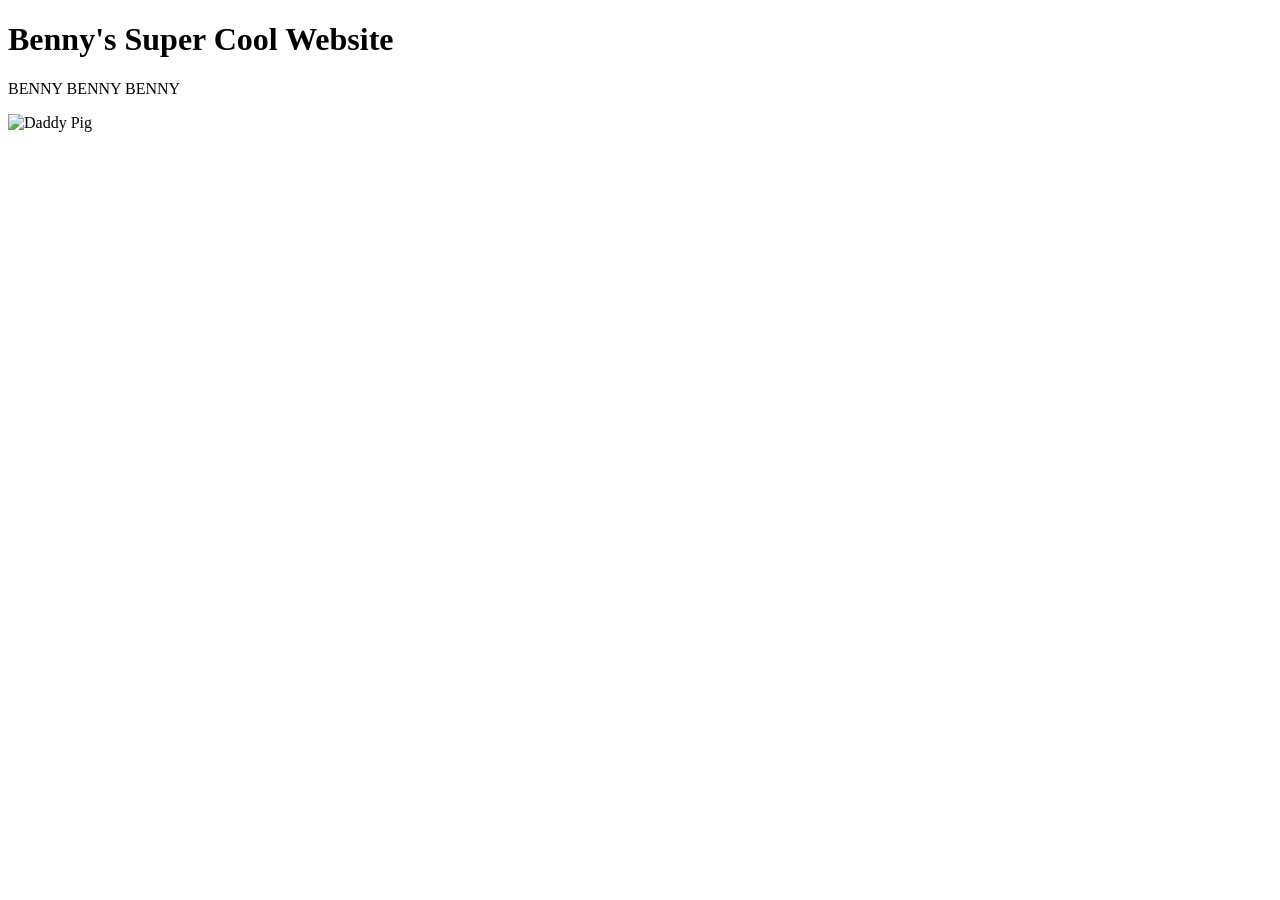
==== index.html @ 98d3e478 "Add files via upload" ====
<!doctype html>
<html lang="en">
  <head>
    <meta charset="UTF-8" />
    <title>Benny's Website</title>
  </head>
  <body>
    <h1>Benny's Super Cool Website</h1>
    <p>BENNY BENNY BENNY</p>
    <img src="daddypig.jpg" width="600" height="400" alt="Daddy Pig" />
  </body>
</html>
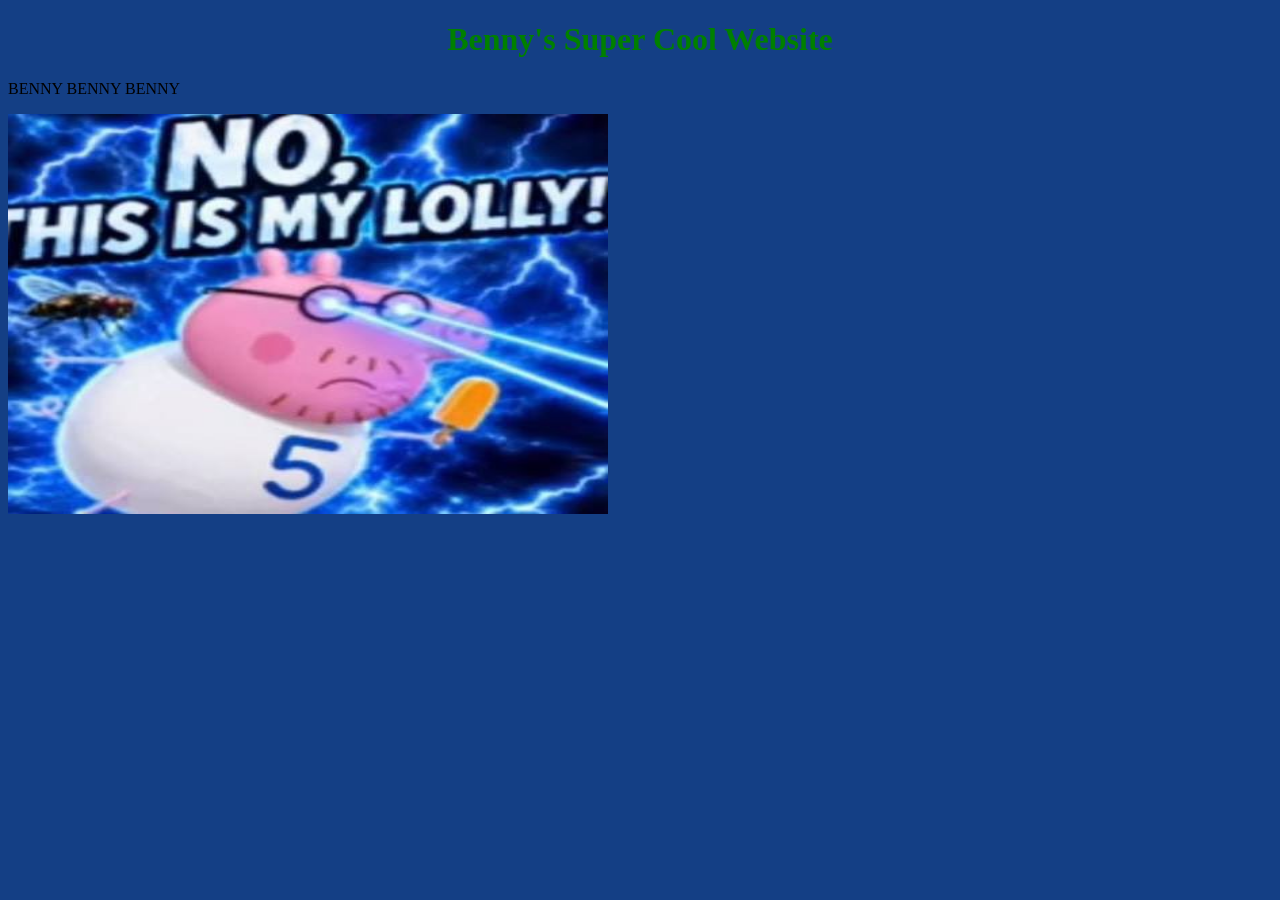
==== commit ca029607: "Add files via upload" ====
--- a/index.html
+++ b/index.html
@@ -4,6 +4,16 @@
     <meta charset="UTF-8" />
     <title>Benny's Website</title>
   </head>
+  <style>
+    body {
+      background-color: #143f85;
+      font-family: Plus-Jakarta-Sans;
+    }
+    h1 {
+      color: green;
+      text-align: center;
+    }
+  </style>
   <body>
     <h1>Benny's Super Cool Website</h1>
     <p>BENNY BENNY BENNY</p>
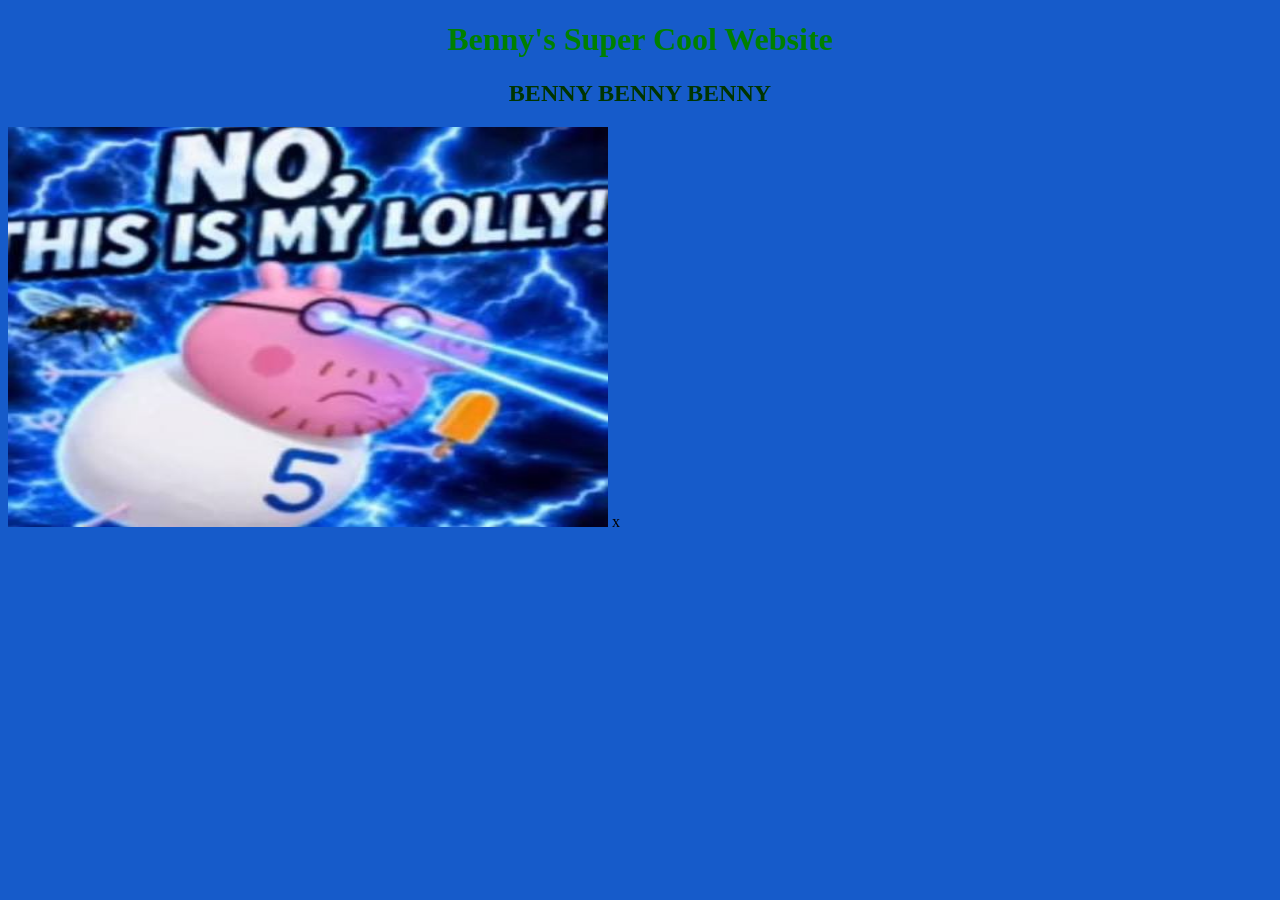
==== commit b50d762e: "Add files via upload" ====
--- a/index.html
+++ b/index.html
@@ -1,22 +1,26 @@
-<!doctype html>
-<html lang="en">
-  <head>
-    <meta charset="UTF-8" />
-    <title>Benny's Website</title>
-  </head>
-  <style>
-    body {
-      background-color: #143f85;
-      font-family: Plus-Jakarta-Sans;
-    }
-    h1 {
-      color: green;
-      text-align: center;
-    }
-  </style>
-  <body>
-    <h1>Benny's Super Cool Website</h1>
-    <p>BENNY BENNY BENNY</p>
-    <img src="daddypig.jpg" width="600" height="400" alt="Daddy Pig" />
-  </body>
-</html>
+<!doctype html>
+<html lang="en">
+  <head>
+    <meta charset="UTF-8" />
+    <title>Benny's Website</title>
+  </head>
+  <style>
+    body {
+      background-color: #165bca;
+      font-family: Plus-Jakarta-Sans;
+    }
+    h1 {
+      color: green;
+      text-align: center;
+    }
+    h2 {
+        color: rgb(0, 53, 0);
+        text-align: center;
+    }
+  </style>
+  <body>
+    <h1>Benny's Super Cool Website</h1>
+    <h2>BENNY BENNY BENNY</h2>
+    <img src="daddypig.jpg" width="600" height="400" alt="Daddy Pig" />
+  </body>
+</html>x
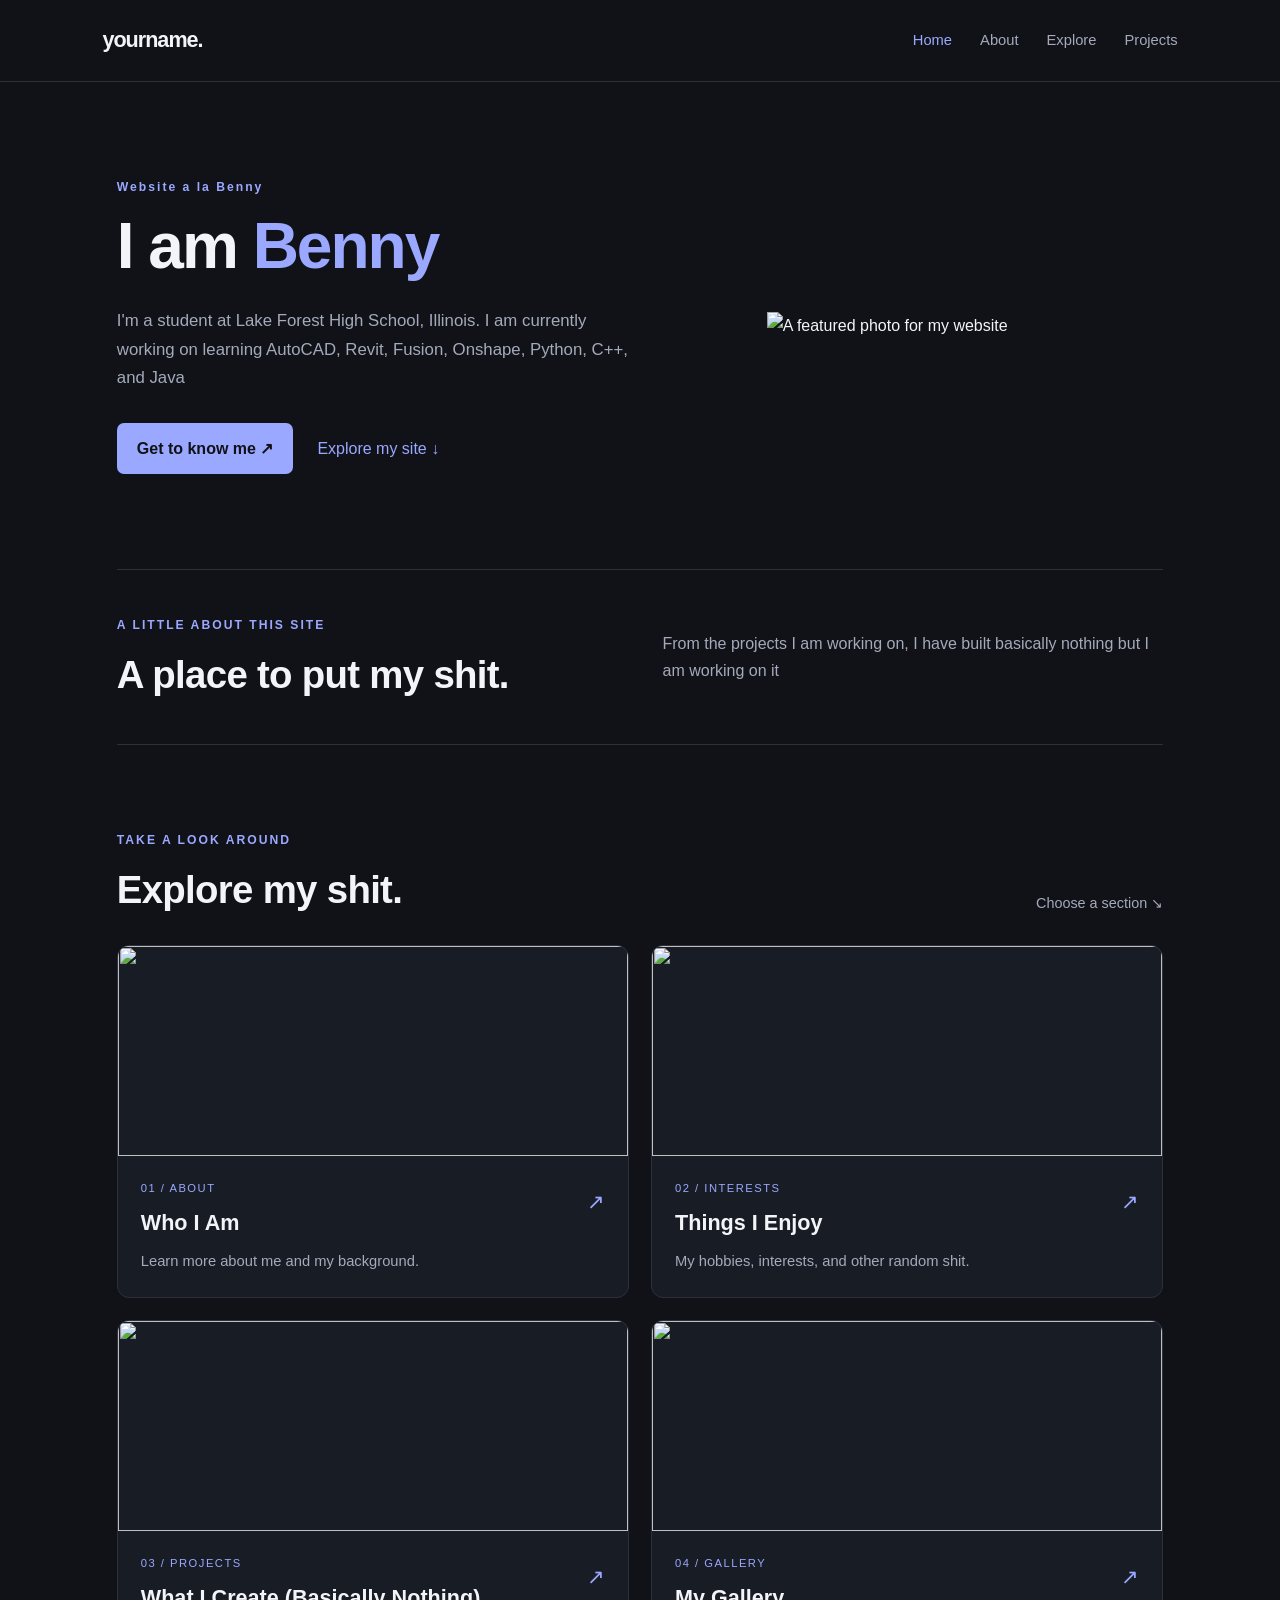
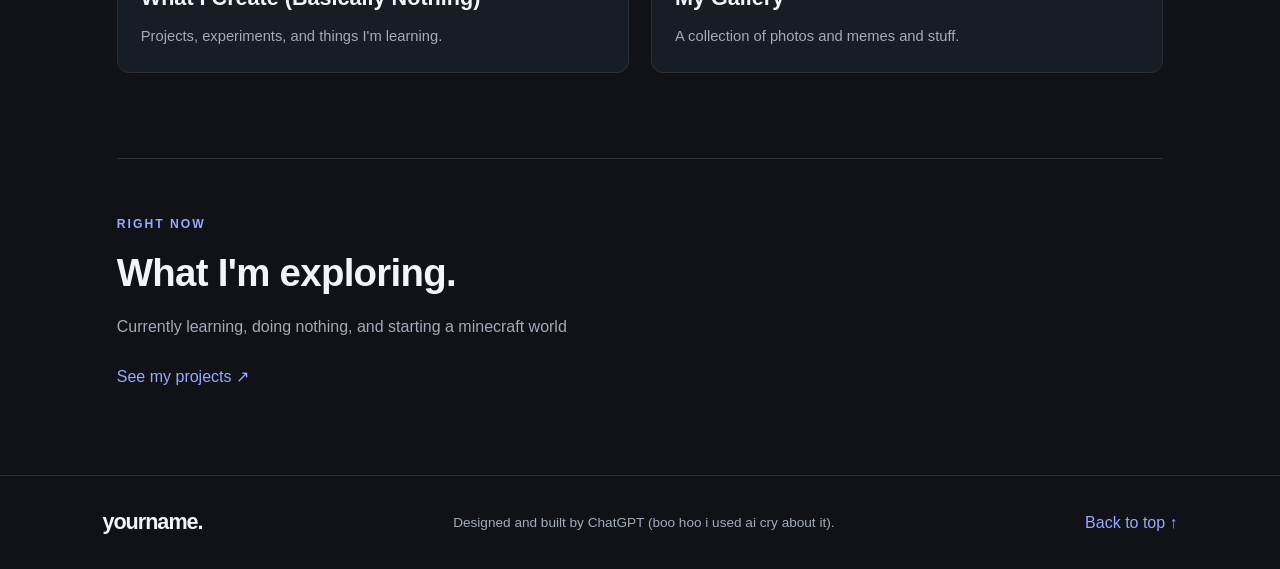
==== commit 947a91b5: "ai cause im lazy boo hoo" ====
--- a/index.html
+++ b/index.html
@@ -1,26 +1,139 @@
-<!doctype html>
-<html lang="en">
-  <head>
-    <meta charset="UTF-8" />
-    <title>Benny's Website</title>
-  </head>
-  <style>
-    body {
-      background-color: #165bca;
-      font-family: Plus-Jakarta-Sans;
-    }
-    h1 {
-      color: green;
-      text-align: center;
-    }
-    h2 {
-        color: rgb(0, 53, 0);
-        text-align: center;
-    }
-  </style>
-  <body>
-    <h1>Benny's Super Cool Website</h1>
-    <h2>BENNY BENNY BENNY</h2>
-    <img src="daddypig.jpg" width="600" height="400" alt="Daddy Pig" />
-  </body>
-</html>x+<!doctype html>
+<html lang="en">
+  <head>
+    <meta charset="UTF-8" />
+    <meta name="viewport" content="width=device-width, initial-scale=1.0" />
+
+    <title>Home | My Website</title>
+    <meta name="description" content="Welcome to my personal website." />
+
+    <link rel="stylesheet" href="style.css" />
+  </head>
+
+  <body>
+    <!-- TOP NAVIGATION -->
+    <header class="navbar">
+      <a class="logo" href="index.html">yourname.</a>
+
+      <nav>
+        <a href="index.html" class="active">Home</a>
+        <a href="about.html">About</a>
+        <a href="#explore">Explore</a>
+        <a href="projects.html">Projects</a>
+      </nav>
+    </header>
+
+    <main>
+      <!-- INTRODUCTION -->
+      <section class="hero" id="home">
+        <div class="hero-text">
+          <p class="eyebrow">Website a la Benny</p>
+
+          <h1>I am <span>Benny</span></h1>
+
+          <p class="intro">
+            I'm a student at Lake Forest High School, Illinois. I am currently
+            working on learning AutoCAD, Revit, Fusion, Onshape, Python, C++,
+            and Java
+          </p>
+
+          <div class="hero-buttons">
+            <a href="about.html" class="button"> Get to know me ↗ </a>
+
+            <a href="#explore" class="text-link"> Explore my site ↓ </a>
+          </div>
+        </div>
+
+        <!-- Replace this image with your own -->
+        <div class="daddy-pig">
+          <img
+            src="images/daddypig.jpg"
+            alt="A featured photo for my website"
+          />
+        </div>
+      </section>
+
+      <!-- QUICK INTRODUCTION -->
+      <section class="quick-info" id="intro">
+        <div>
+          <p class="eyebrow">A LITTLE ABOUT THIS SITE</p>
+          <h2>A place to put my shit.</h2>
+        </div>
+
+        <p>
+          From the projects I am working on, I have built basically nothing but
+          I am working on it
+        </p>
+      </section>
+
+      <!-- CLICKABLE CARDS -->
+      <section class="explore" id="explore">
+        <div class="section-heading">
+          <div>
+            <p class="eyebrow">TAKE A LOOK AROUND</p>
+            <h2>Explore my shit.</h2>
+          </div>
+
+          <p>Choose a section ↘</p>
+        </div>
+
+        <div class="card-grid">
+          <a href="about.html" class="card">
+            <img src="images/about.jpg" alt="" />
+            <div class="card-content">
+              <p class="card-number">01 / ABOUT</p>
+              <h3>Who I Am</h3>
+              <p>Learn more about me and my background.</p>
+              <span class="card-arrow">↗</span>
+            </div>
+          </a>
+
+          <a href="interests.html" class="card">
+            <img src="images/interests.jpg" alt="" />
+            <div class="card-content">
+              <p class="card-number">02 / INTERESTS</p>
+              <h3>Things I Enjoy</h3>
+              <p>My hobbies, interests, and other random shit.</p>
+              <span class="card-arrow">↗</span>
+            </div>
+          </a>
+
+          <a href="projects.html" class="card">
+            <img src="images/projects.jpg" alt="" />
+            <div class="card-content">
+              <p class="card-number">03 / PROJECTS</p>
+              <h3>What I Create (Basically Nothing)</h3>
+              <p>Projects, experiments, and things I'm learning.</p>
+              <span class="card-arrow">↗</span>
+            </div>
+          </a>
+
+          <a href="gallery.html" class="card">
+            <img src="images/gallery.jpg" alt="" />
+            <div class="card-content">
+              <p class="card-number">04 / GALLERY</p>
+              <h3>My Gallery</h3>
+              <p>A collection of photos and memes and stuff.</p>
+              <span class="card-arrow">↗</span>
+            </div>
+          </a>
+        </div>
+      </section>
+
+      <!-- A SECTION THAT STAYS ON THE HOMEPAGE -->
+      <section class="currently" id="currently">
+        <p class="eyebrow">RIGHT NOW</p>
+        <h2>What I'm exploring.</h2>
+        <p>Currently learning, doing nothing, and starting a minecraft world</p>
+        <a href="projects.html" class="text-link"> See my projects ↗ </a>
+      </section>
+    </main>
+
+    <!-- FOOTER -->
+    <footer>
+      <a class="logo" href="index.html">yourname.</a>
+      <p>Designed and built by ChatGPT (boo hoo i used ai cry about it).</p>
+      <a href="#home" class="text-link">Back to top ↑</a>
+    </footer>
+  </body>
+</html>
--- a/style.css
+++ b/style.css
@@ -0,0 +1,330 @@
+/* 1. GLOBAL SETTINGS */
+
+:root {
+  --background: #101218;
+  --surface: #181c25;
+  --text: #f2f4f8;
+  --muted: #a3aaba;
+  --accent: #9aa8ff;
+  --border: #2b303c;
+}
+
+* {
+  box-sizing: border-box;
+  margin: 0;
+  padding: 0;
+}
+
+html {
+  scroll-behavior: smooth;
+  scroll-padding-top: 90px;
+}
+
+body {
+  background: var(--background);
+  color: var(--text);
+  font-family: Arial, Helvetica, sans-serif;
+  line-height: 1.7;
+}
+
+a {
+  color: inherit;
+  text-decoration: none;
+}
+
+img {
+  display: block;
+  max-width: 100%;
+}
+
+/* 2. NAVIGATION */
+
+.navbar {
+  display: flex;
+  justify-content: space-between;
+  align-items: center;
+  padding: 22px 8%;
+  border-bottom: 1px solid var(--border);
+}
+
+.logo {
+  font-size: 1.35rem;
+  font-weight: bold;
+  letter-spacing: -1px;
+}
+
+.navbar nav {
+  display: flex;
+  gap: 28px;
+}
+
+.navbar nav a {
+  color: var(--muted);
+  font-size: 0.92rem;
+  transition: color 0.2s;
+}
+
+.navbar nav a:hover,
+.navbar nav a.active {
+  color: var(--accent);
+}
+
+/* 3. HOMEPAGE INTRODUCTION */
+
+main {
+  max-width: 1200px;
+  margin: 0 auto;
+  padding: 0 6%;
+}
+
+.hero {
+  display: grid;
+  grid-template-columns: 1.2fr 0.8fr;
+  align-items: center;
+  gap: 55px;
+  padding: 95px 0;
+}
+
+.eyebrow {
+  color: var(--accent);
+  font-size: 0.76rem;
+  font-weight: bold;
+  letter-spacing: 2px;
+  margin-bottom: 14px;
+}
+
+h1 {
+  font-size: clamp(2.5rem, 5vw, 4.4rem);
+  line-height: 1.12;
+  letter-spacing: -2px;
+  margin-bottom: 24px;
+}
+
+h1 span {
+  color: var(--accent);
+}
+
+.intro {
+  max-width: 520px;
+  color: var(--muted);
+  font-size: 1.05rem;
+}
+
+.hero-buttons {
+  display: flex;
+  align-items: center;
+  flex-wrap: wrap;
+  gap: 24px;
+  margin-top: 30px;
+}
+
+.button {
+  display: inline-block;
+  background: var(--accent);
+  color: #101218;
+  padding: 12px 20px;
+  border-radius: 7px;
+  font-weight: bold;
+  transition: transform 0.2s;
+}
+
+.button:hover {
+  transform: translateY(-3px);
+}
+
+.text-link {
+  color: var(--accent);
+}
+
+.hero-image img {
+  width: 100%;
+  height: 350px;
+  object-fit: cover;
+  border-radius: 14px;
+  border: 1px solid var(--border);
+}
+
+/* 4. QUICK INTRODUCTION */
+
+.quick-info {
+  display: grid;
+  grid-template-columns: 1fr 1fr;
+  gap: 45px;
+  padding: 45px 0;
+  border-top: 1px solid var(--border);
+  border-bottom: 1px solid var(--border);
+}
+
+h2 {
+  font-size: clamp(1.7rem, 3vw, 2.4rem);
+  line-height: 1.3;
+  letter-spacing: -0.7px;
+}
+
+.quick-info > p {
+  color: var(--muted);
+  align-self: center;
+}
+
+/* 5. CLICKABLE CARDS */
+
+.explore {
+  padding: 85px 0;
+}
+
+.section-heading {
+  display: flex;
+  justify-content: space-between;
+  align-items: end;
+  gap: 20px;
+  margin-bottom: 30px;
+}
+
+.section-heading > p {
+  color: var(--muted);
+  font-size: 0.9rem;
+}
+
+.card-grid {
+  display: grid;
+  grid-template-columns: repeat(2, minmax(0, 1fr));
+  gap: 22px;
+}
+
+.card {
+  position: relative;
+  overflow: hidden;
+  background: var(--surface);
+  border: 1px solid var(--border);
+  border-radius: 12px;
+  transition:
+    transform 0.25s,
+    border-color 0.25s;
+}
+
+.card:hover {
+  transform: translateY(-5px);
+  border-color: var(--accent);
+}
+
+.card img {
+  width: 100%;
+  height: 210px;
+  object-fit: cover;
+  transition: transform 0.35s;
+}
+
+.card:hover img {
+  transform: scale(1.03);
+}
+
+.card-content {
+  position: relative;
+  padding: 23px;
+}
+
+.card-number {
+  color: var(--accent);
+  font-size: 0.7rem;
+  letter-spacing: 1.5px;
+}
+
+.card h3 {
+  font-size: 1.35rem;
+  margin: 7px 0;
+}
+
+.card-content > p:not(.card-number) {
+  color: var(--muted);
+  font-size: 0.92rem;
+}
+
+.card-arrow {
+  position: absolute;
+  right: 23px;
+  top: 28px;
+  color: var(--accent);
+  font-size: 1.3rem;
+}
+
+/* 6. CURRENTLY EXPLORING */
+
+.currently {
+  padding: 55px 0 85px;
+  border-top: 1px solid var(--border);
+}
+
+.currently > p:not(.eyebrow) {
+  color: var(--muted);
+  max-width: 500px;
+  margin: 15px 0;
+}
+
+.currently .text-link {
+  display: inline-block;
+  margin-top: 8px;
+}
+
+/* 7. FOOTER */
+
+footer {
+  display: flex;
+  justify-content: space-between;
+  align-items: center;
+  flex-wrap: wrap;
+  gap: 15px;
+  padding: 28px 8%;
+  border-top: 1px solid var(--border);
+}
+
+footer p {
+  color: var(--muted);
+  font-size: 0.85rem;
+}
+
+/* 8. MOBILE LAYOUT */
+
+@media (max-width: 700px) {
+  .navbar {
+    padding: 18px 5%;
+    gap: 15px;
+    flex-wrap: wrap;
+  }
+
+  .navbar nav {
+    gap: 15px;
+    flex-wrap: wrap;
+  }
+
+  main {
+    padding: 0 5%;
+  }
+
+  .hero {
+    grid-template-columns: 1fr;
+    gap: 30px;
+    padding: 60px 0;
+  }
+
+  .hero-image img {
+    height: 260px;
+  }
+
+  .quick-info {
+    grid-template-columns: 1fr;
+    gap: 15px;
+  }
+
+  .section-heading {
+    align-items: start;
+    flex-direction: column;
+  }
+
+  .card-grid {
+    grid-template-columns: 1fr;
+  }
+
+  footer {
+    padding: 25px 5%;
+  }
+}
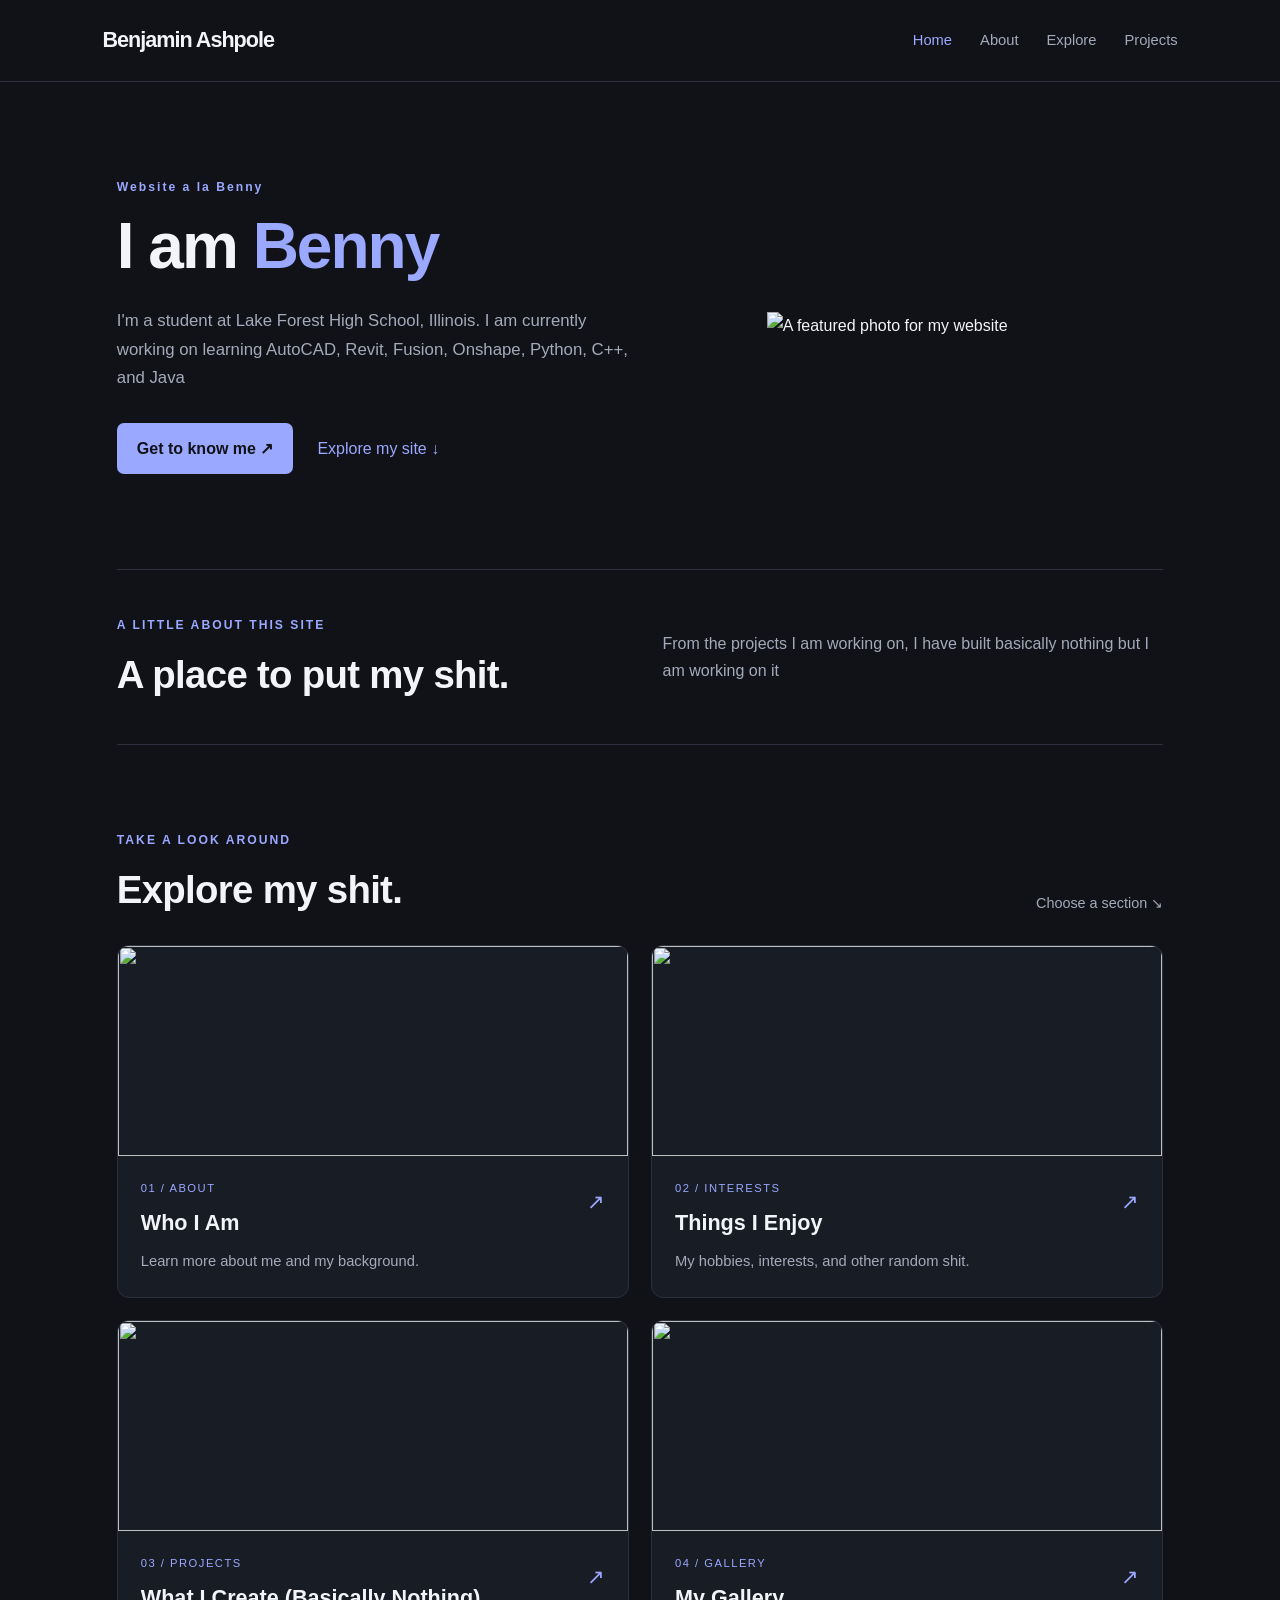
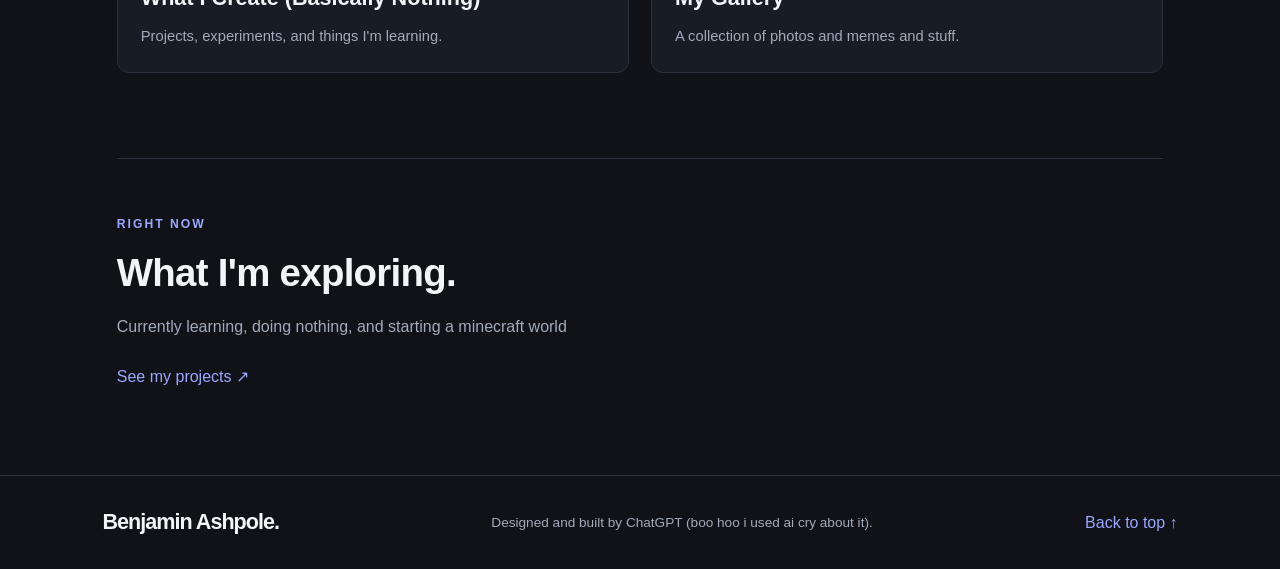
==== commit f2ee04a9: "Add files via upload" ====
--- a/index.html
+++ b/index.html
@@ -13,7 +13,7 @@
   <body>
     <!-- TOP NAVIGATION -->
     <header class="navbar">
-      <a class="logo" href="index.html">yourname.</a>
+      <a class="logo" href="index.html">Benjamin Ashpole</a>
 
       <nav>
         <a href="index.html" class="active">Home</a>
@@ -131,7 +131,7 @@
 
     <!-- FOOTER -->
     <footer>
-      <a class="logo" href="index.html">yourname.</a>
+      <a class="logo" href="index.html">Benjamin Ashpole.</a>
       <p>Designed and built by ChatGPT (boo hoo i used ai cry about it).</p>
       <a href="#home" class="text-link">Back to top ↑</a>
     </footer>
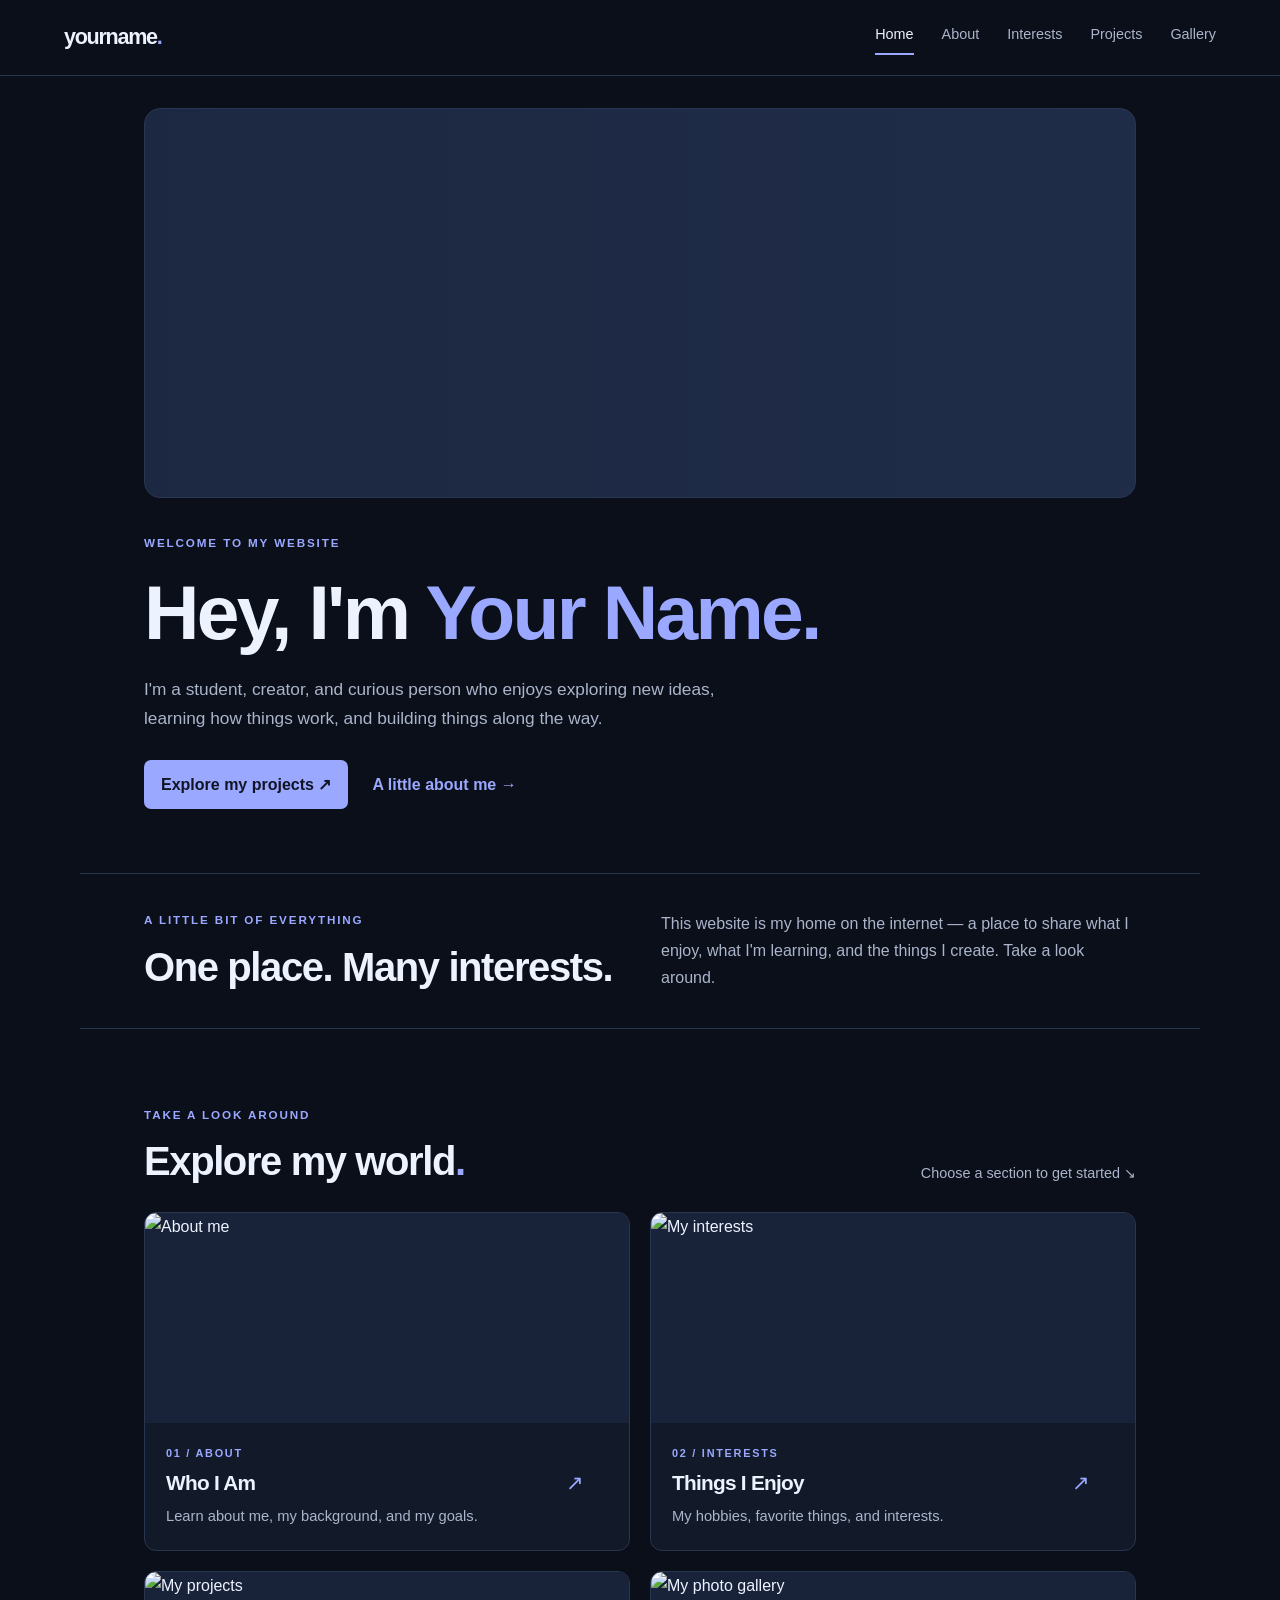
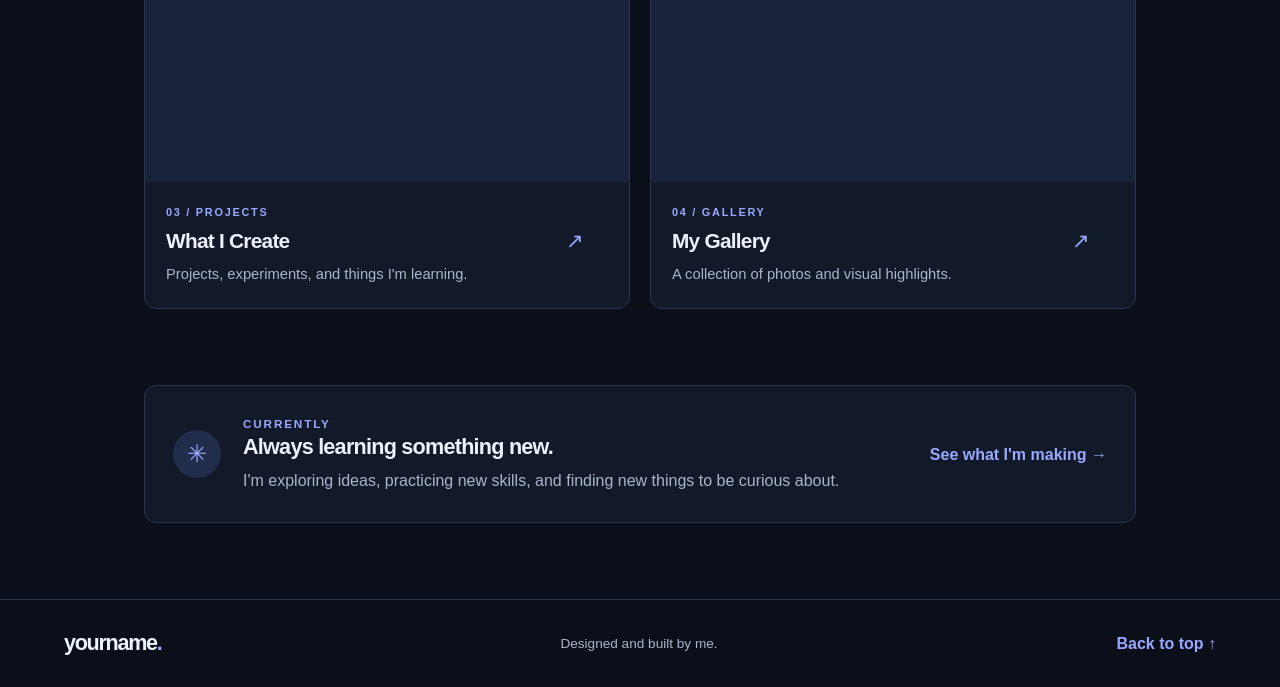
==== commit 41f3fbe9: "Add files via upload" ====
--- a/index.html
+++ b/index.html
@@ -1,139 +1,144 @@
-<!doctype html>
+
+<!DOCTYPE html>
 <html lang="en">
-  <head>
-    <meta charset="UTF-8" />
-    <meta name="viewport" content="width=device-width, initial-scale=1.0" />
+<head>
+    <meta charset="UTF-8">
+    <meta name="viewport" content="width=device-width, initial-scale=1.0">
+    <meta name="description" content="My personal website, interests, and projects.">
+    <title>Home | yourname.</title>
+    <link rel="stylesheet" href="style.css">
+</head>
+<body>
 
-    <title>Home | My Website</title>
-    <meta name="description" content="Welcome to my personal website." />
+    <header class="site-header">
+        <a class="logo" href="index.html">yourname<span>.</span></a>
 
-    <link rel="stylesheet" href="style.css" />
-  </head>
-
-  <body>
-    <!-- TOP NAVIGATION -->
-    <header class="navbar">
-      <a class="logo" href="index.html">Benjamin Ashpole</a>
-
-      <nav>
-        <a href="index.html" class="active">Home</a>
-        <a href="about.html">About</a>
-        <a href="#explore">Explore</a>
-        <a href="projects.html">Projects</a>
-      </nav>
+        <nav class="main-nav">
+            <a class="active" href="index.html">Home</a>
+            <a href="about.html">About</a>
+            <a href="interests.html">Interests</a>
+            <a href="projects.html">Projects</a>
+            <a href="gallery.html">Gallery</a>
+        </nav>
     </header>
 
     <main>
-      <!-- INTRODUCTION -->
-      <section class="hero" id="home">
-        <div class="hero-text">
-          <p class="eyebrow">Website a la Benny</p>
+        <section class="hero">
+            <div class="hero-banner"></div>
 
-          <h1>I am <span>Benny</span></h1>
+            <div class="hero-copy">
+                <p class="eyebrow">WELCOME TO MY WEBSITE</p>
 
-          <p class="intro">
-            I'm a student at Lake Forest High School, Illinois. I am currently
-            working on learning AutoCAD, Revit, Fusion, Onshape, Python, C++,
-            and Java
-          </p>
+                <h1>Hey, I'm <span>Your Name.</span></h1>
 
-          <div class="hero-buttons">
-            <a href="about.html" class="button"> Get to know me ↗ </a>
+                <p class="lead">
+                    I'm a student, creator, and curious person who
+                    enjoys exploring new ideas, learning how things
+                    work, and building things along the way.
+                </p>
 
-            <a href="#explore" class="text-link"> Explore my site ↓ </a>
-          </div>
-        </div>
+                <div class="actions">
+                    <a class="button" href="projects.html">
+                        Explore my projects ↗
+                    </a>
 
-        <!-- Replace this image with your own -->
-        <div class="daddy-pig">
-          <img
-            src="images/daddypig.jpg"
-            alt="A featured photo for my website"
-          />
-        </div>
-      </section>
+                    <a class="text-link" href="about.html">
+                        A little about me →
+                    </a>
+                </div>
+            </div>
+        </section>
 
-      <!-- QUICK INTRODUCTION -->
-      <section class="quick-info" id="intro">
-        <div>
-          <p class="eyebrow">A LITTLE ABOUT THIS SITE</p>
-          <h2>A place to put my shit.</h2>
-        </div>
+        <section class="intro-strip">
+            <div>
+                <p class="eyebrow">A LITTLE BIT OF EVERYTHING</p>
+                <h2>One place. Many interests.</h2>
+            </div>
 
-        <p>
-          From the projects I am working on, I have built basically nothing but
-          I am working on it
-        </p>
-      </section>
+            <p>
+                This website is my home on the internet — a place
+                to share what I enjoy, what I'm learning, and the
+                things I create. Take a look around.
+            </p>
+        </section>
 
-      <!-- CLICKABLE CARDS -->
-      <section class="explore" id="explore">
-        <div class="section-heading">
-          <div>
-            <p class="eyebrow">TAKE A LOOK AROUND</p>
-            <h2>Explore my shit.</h2>
-          </div>
+        <section class="section" id="explore">
+            <div class="section-heading">
+                <div>
+                    <p class="eyebrow">TAKE A LOOK AROUND</p>
+                    <h2>Explore my world<span>.</span></h2>
+                </div>
 
-          <p>Choose a section ↘</p>
-        </div>
+                <p class="muted">Choose a section to get started ↘</p>
+            </div>
 
-        <div class="card-grid">
-          <a href="about.html" class="card">
-            <img src="images/about.jpg" alt="" />
-            <div class="card-content">
-              <p class="card-number">01 / ABOUT</p>
-              <h3>Who I Am</h3>
-              <p>Learn more about me and my background.</p>
-              <span class="card-arrow">↗</span>
+            <div class="card-grid">
+
+                <a class="card" href="about.html">
+                    <img src="images/about.jpg" alt="About me">
+                    <div class="card-body">
+                        <p class="card-kicker">01 / ABOUT</p>
+                        <h3>Who I Am <span>↗</span></h3>
+                        <p>Learn about me, my background, and my goals.</p>
+                    </div>
+                </a>
+
+                <a class="card" href="interests.html">
+                    <img src="images/interests.jpg" alt="My interests">
+                    <div class="card-body">
+                        <p class="card-kicker">02 / INTERESTS</p>
+                        <h3>Things I Enjoy <span>↗</span></h3>
+                        <p>My hobbies, favorite things, and interests.</p>
+                    </div>
+                </a>
+
+                <a class="card" href="projects.html">
+                    <img src="images/projects.jpg" alt="My projects">
+                    <div class="card-body">
+                        <p class="card-kicker">03 / PROJECTS</p>
+                        <h3>What I Create <span>↗</span></h3>
+                        <p>Projects, experiments, and things I'm learning.</p>
+                    </div>
+                </a>
+
+                <a class="card" href="gallery.html">
+                    <img src="images/gallery.jpg" alt="My photo gallery">
+                    <div class="card-body">
+                        <p class="card-kicker">04 / GALLERY</p>
+                        <h3>My Gallery <span>↗</span></h3>
+                        <p>A collection of photos and visual highlights.</p>
+                    </div>
+                </a>
+
             </div>
-          </a>
+        </section>
 
-          <a href="interests.html" class="card">
-            <img src="images/interests.jpg" alt="" />
-            <div class="card-content">
-              <p class="card-number">02 / INTERESTS</p>
-              <h3>Things I Enjoy</h3>
-              <p>My hobbies, interests, and other random shit.</p>
-              <span class="card-arrow">↗</span>
+        <section class="currently">
+            <div class="currently-mark">✳</div>
+
+            <div>
+                <p class="eyebrow">CURRENTLY</p>
+                <h2>Always learning something new.</h2>
+                <p class="muted">
+                    I'm exploring ideas, practicing new skills,
+                    and finding new things to be curious about.
+                </p>
             </div>
-          </a>
 
-          <a href="projects.html" class="card">
-            <img src="images/projects.jpg" alt="" />
-            <div class="card-content">
-              <p class="card-number">03 / PROJECTS</p>
-              <h3>What I Create (Basically Nothing)</h3>
-              <p>Projects, experiments, and things I'm learning.</p>
-              <span class="card-arrow">↗</span>
-            </div>
-          </a>
-
-          <a href="gallery.html" class="card">
-            <img src="images/gallery.jpg" alt="" />
-            <div class="card-content">
-              <p class="card-number">04 / GALLERY</p>
-              <h3>My Gallery</h3>
-              <p>A collection of photos and memes and stuff.</p>
-              <span class="card-arrow">↗</span>
-            </div>
-          </a>
-        </div>
-      </section>
-
-      <!-- A SECTION THAT STAYS ON THE HOMEPAGE -->
-      <section class="currently" id="currently">
-        <p class="eyebrow">RIGHT NOW</p>
-        <h2>What I'm exploring.</h2>
-        <p>Currently learning, doing nothing, and starting a minecraft world</p>
-        <a href="projects.html" class="text-link"> See my projects ↗ </a>
-      </section>
+            <a class="text-link" href="projects.html">
+                See what I'm making →
+            </a>
+        </section>
     </main>
 
-    <!-- FOOTER -->
-    <footer>
-      <a class="logo" href="index.html">Benjamin Ashpole.</a>
-      <p>Designed and built by ChatGPT (boo hoo i used ai cry about it).</p>
-      <a href="#home" class="text-link">Back to top ↑</a>
+    <footer class="site-footer">
+        <a class="logo" href="index.html">yourname<span>.</span></a>
+        <p>Designed and built by me.</p>
+        <a class="text-link" href="#top"
+           onclick="window.scrollTo({top: 0, behavior: 'smooth'}); return false;">
+            Back to top ↑
+        </a>
     </footer>
-  </body>
+
+</body>
 </html>
--- a/style.css
+++ b/style.css
@@ -1,18 +1,20 @@
-/* 1. GLOBAL SETTINGS */
+/* ===== COLORS: CUSTOMIZE THESE FIRST ===== */
 
 :root {
-  --background: #101218;
-  --surface: #181c25;
-  --text: #f2f4f8;
-  --muted: #a3aaba;
+  --background: #0b0f19;
+  --surface: #121a2a;
+  --surface-hover: #18233a;
+  --text: #edf2ff;
+  --muted: #aab5cb;
   --accent: #9aa8ff;
-  --border: #2b303c;
-}
+  --border: #29364f;
+  --max-width: 1120px;
+}
+
+/* ===== GENERAL STYLES ===== */
 
 * {
   box-sizing: border-box;
-  margin: 0;
-  padding: 0;
 }
 
 html {
@@ -21,155 +23,210 @@
 }
 
 body {
+  margin: 0;
   background: var(--background);
   color: var(--text);
   font-family: Arial, Helvetica, sans-serif;
   line-height: 1.7;
 }
 
+img {
+  display: block;
+  max-width: 100%;
+}
+
 a {
   color: inherit;
   text-decoration: none;
 }
 
-img {
-  display: block;
-  max-width: 100%;
-}
-
-/* 2. NAVIGATION */
-
-.navbar {
+p {
+  margin-top: 0;
+}
+
+h1,
+h2,
+h3 {
+  line-height: 1.2;
+  letter-spacing: -0.035em;
+}
+
+h1 {
+  font-size: clamp(2.7rem, 6vw, 4.8rem);
+  margin: 0 0 20px;
+}
+
+h2 {
+  font-size: clamp(1.7rem, 3.5vw, 2.5rem);
+  margin: 0;
+}
+
+h3 {
+  font-size: 1.3rem;
+  margin: 8px 0;
+}
+
+h1 span,
+h2 span,
+.logo span {
+  color: var(--accent);
+}
+
+.muted,
+.lead {
+  color: var(--muted);
+}
+
+.lead {
+  font-size: 1.08rem;
+  max-width: 610px;
+}
+
+.eyebrow,
+.card-kicker {
+  color: var(--accent);
+  font-size: 0.73rem;
+  font-weight: bold;
+  letter-spacing: 0.16em;
+  margin: 0 0 13px;
+}
+
+/* ===== NAVIGATION ===== */
+
+.site-header {
+  min-height: 76px;
+  padding: 16px 5%;
   display: flex;
+  align-items: center;
   justify-content: space-between;
-  align-items: center;
-  padding: 22px 8%;
+  gap: 24px;
   border-bottom: 1px solid var(--border);
+  background: var(--background);
 }
 
 .logo {
   font-size: 1.35rem;
-  font-weight: bold;
-  letter-spacing: -1px;
-}
-
-.navbar nav {
+  font-weight: 800;
+  letter-spacing: -0.06em;
+  white-space: nowrap;
+}
+
+.main-nav {
   display: flex;
-  gap: 28px;
-}
-
-.navbar nav a {
+  flex-wrap: wrap;
+  gap: clamp(12px, 2.4vw, 28px);
+}
+
+.main-nav a {
   color: var(--muted);
-  font-size: 0.92rem;
+  font-size: 0.9rem;
   transition: color 0.2s;
 }
 
-.navbar nav a:hover,
-.navbar nav a.active {
-  color: var(--accent);
-}
-
-/* 3. HOMEPAGE INTRODUCTION */
-
-main {
-  max-width: 1200px;
+.main-nav a:hover,
+.main-nav a.active {
+  color: var(--text);
+}
+
+.main-nav a.active {
+  box-shadow: 0 2px 0 var(--accent);
+  padding-bottom: 7px;
+}
+
+/* ===== HOMEPAGE HERO ===== */
+
+.hero {
+  max-width: var(--max-width);
   margin: 0 auto;
-  padding: 0 6%;
-}
-
-.hero {
-  display: grid;
-  grid-template-columns: 1.2fr 0.8fr;
-  align-items: center;
-  gap: 55px;
-  padding: 95px 0;
-}
-
-.eyebrow {
-  color: var(--accent);
-  font-size: 0.76rem;
-  font-weight: bold;
-  letter-spacing: 2px;
-  margin-bottom: 14px;
-}
-
-h1 {
-  font-size: clamp(2.5rem, 5vw, 4.4rem);
-  line-height: 1.12;
-  letter-spacing: -2px;
-  margin-bottom: 24px;
-}
-
-h1 span {
-  color: var(--accent);
-}
-
-.intro {
-  max-width: 520px;
-  color: var(--muted);
-  font-size: 1.05rem;
-}
-
-.hero-buttons {
+  padding: 32px 5% 64px;
+}
+
+.hero-banner {
+  min-height: clamp(220px, 34vw, 390px);
+  border: 1px solid var(--border);
+  border-radius: 16px;
+  overflow: hidden;
+  margin-bottom: 35px;
+
+  background-color: #202d49;
+  background-image:
+    linear-gradient(90deg, rgba(8, 13, 24, 0.15), rgba(8, 13, 24, 0.02)),
+    url("images/banner.png");
+
+  background-size: cover;
+  background-position: center 52%;
+}
+
+.hero-copy {
+  max-width: 760px;
+}
+
+.hero-copy h1 {
+  margin-bottom: 17px;
+}
+
+.actions {
   display: flex;
   align-items: center;
   flex-wrap: wrap;
   gap: 24px;
-  margin-top: 30px;
+  margin-top: 26px;
 }
 
 .button {
-  display: inline-block;
+  display: inline-flex;
+  align-items: center;
+  gap: 12px;
+  padding: 11px 17px;
+  border-radius: 7px;
   background: var(--accent);
-  color: #101218;
-  padding: 12px 20px;
-  border-radius: 7px;
+  color: #101525;
   font-weight: bold;
-  transition: transform 0.2s;
+  transition:
+    transform 0.2s,
+    filter 0.2s;
 }
 
 .button:hover {
-  transform: translateY(-3px);
+  transform: translateY(-2px);
+  filter: brightness(1.08);
 }
 
 .text-link {
   color: var(--accent);
-}
-
-.hero-image img {
-  width: 100%;
-  height: 350px;
-  object-fit: cover;
-  border-radius: 14px;
-  border: 1px solid var(--border);
-}
-
-/* 4. QUICK INTRODUCTION */
-
-.quick-info {
+  font-weight: bold;
+}
+
+.text-link:hover {
+  text-decoration: underline;
+  text-underline-offset: 4px;
+}
+
+/* ===== INTRODUCTION STRIP ===== */
+
+.intro-strip {
+  max-width: var(--max-width);
+  margin: 0 auto;
+  padding: 36px 5%;
   display: grid;
   grid-template-columns: 1fr 1fr;
-  gap: 45px;
-  padding: 45px 0;
+  gap: 42px;
+  align-items: center;
   border-top: 1px solid var(--border);
   border-bottom: 1px solid var(--border);
 }
 
-h2 {
-  font-size: clamp(1.7rem, 3vw, 2.4rem);
-  line-height: 1.3;
-  letter-spacing: -0.7px;
-}
-
-.quick-info > p {
+.intro-strip > p {
   color: var(--muted);
-  align-self: center;
-}
-
-/* 5. CLICKABLE CARDS */
-
-.explore {
-  padding: 85px 0;
+  margin: 0;
+}
+
+/* ===== HOMEPAGE CARDS ===== */
+
+.section {
+  max-width: var(--max-width);
+  margin: 0 auto;
+  padding: 76px 5%;
 }
 
 .section-heading {
@@ -177,154 +234,373 @@
   justify-content: space-between;
   align-items: end;
   gap: 20px;
-  margin-bottom: 30px;
+  margin-bottom: 27px;
 }
 
 .section-heading > p {
-  color: var(--muted);
+  margin: 0;
   font-size: 0.9rem;
 }
 
-.card-grid {
+.card-grid,
+.interest-grid {
   display: grid;
   grid-template-columns: repeat(2, minmax(0, 1fr));
-  gap: 22px;
-}
-
-.card {
-  position: relative;
+  gap: 20px;
+}
+
+.card,
+.interest-card {
+  background: var(--surface);
+  border: 1px solid var(--border);
+  border-radius: 12px;
   overflow: hidden;
-  background: var(--surface);
-  border: 1px solid var(--border);
-  border-radius: 12px;
   transition:
-    transform 0.25s,
-    border-color 0.25s;
+    transform 0.22s,
+    border-color 0.22s,
+    background 0.22s;
 }
 
 .card:hover {
-  transform: translateY(-5px);
+  transform: translateY(-4px);
   border-color: var(--accent);
-}
-
-.card img {
+  background: var(--surface-hover);
+}
+
+.card img,
+.interest-card img {
   width: 100%;
   height: 210px;
   object-fit: cover;
-  transition: transform 0.35s;
-}
-
-.card:hover img {
-  transform: scale(1.03);
-}
-
-.card-content {
+  background: var(--surface-hover);
+}
+
+.card-body {
   position: relative;
-  padding: 23px;
-}
-
-.card-number {
+  padding: 21px;
+}
+
+.card-kicker {
+  font-size: 0.68rem;
+  margin-bottom: 7px;
+}
+
+.card h3 {
+  padding-right: 25px;
+}
+
+.card h3 span {
+  float: right;
   color: var(--accent);
-  font-size: 0.7rem;
-  letter-spacing: 1.5px;
-}
-
-.card h3 {
-  font-size: 1.35rem;
-  margin: 7px 0;
-}
-
-.card-content > p:not(.card-number) {
+  font-weight: normal;
+}
+
+.card-body > p:last-child {
   color: var(--muted);
   font-size: 0.92rem;
-}
-
-.card-arrow {
-  position: absolute;
-  right: 23px;
-  top: 28px;
+  margin: 0;
+}
+
+/* ===== CURRENTLY SECTION ===== */
+
+.currently {
+  max-width: calc(var(--max-width) - 10%);
+  margin: 0 auto 76px;
+  padding: 28px;
+  display: flex;
+  align-items: center;
+  gap: 22px;
+  border: 1px solid var(--border);
+  border-radius: 12px;
+  background: var(--surface);
+}
+
+.currently-mark {
+  display: grid;
+  place-items: center;
+  flex: 0 0 48px;
+  height: 48px;
+  border-radius: 50%;
+  background: #222d4b;
   color: var(--accent);
-  font-size: 1.3rem;
-}
-
-/* 6. CURRENTLY EXPLORING */
-
-.currently {
-  padding: 55px 0 85px;
-  border-top: 1px solid var(--border);
-}
-
-.currently > p:not(.eyebrow) {
+  font-size: 1.5rem;
+}
+
+.currently h2 {
+  font-size: 1.35rem;
+  margin-bottom: 7px;
+}
+
+.currently p {
+  margin-bottom: 0;
+}
+
+.currently > .text-link {
+  margin-left: auto;
+  white-space: nowrap;
+}
+
+/* ===== OTHER PAGES ===== */
+
+.page-main {
+  max-width: var(--max-width);
+  margin: 0 auto;
+  padding: 0 5% 80px;
+}
+
+.page-hero {
+  padding: 78px 0 42px;
+  max-width: 760px;
+}
+
+.page-hero h1 {
+  font-size: clamp(2.5rem, 5vw, 4rem);
+}
+
+.about-layout {
+  display: grid;
+  grid-template-columns: 0.9fr 1.1fr;
+  gap: 42px;
+  align-items: center;
+  padding: 20px 0 55px;
+}
+
+.about-image {
+  width: 100%;
+  height: 340px;
+  object-fit: cover;
+  border-radius: 12px;
+  border: 1px solid var(--border);
+}
+
+.about-layout .muted {
+  margin-top: 17px;
+}
+
+.info-grid {
+  display: grid;
+  grid-template-columns: repeat(3, minmax(0, 1fr));
+  gap: 16px;
+}
+
+.info-panel {
+  padding: 22px;
+  border: 1px solid var(--border);
+  background: var(--surface);
+  border-radius: 10px;
+}
+
+.info-panel h3 {
+  margin-bottom: 12px;
+}
+
+.info-panel p:last-child {
+  margin-bottom: 0;
+}
+
+/* INTERESTS */
+
+.interest-grid {
+  padding-bottom: 10px;
+}
+
+.interest-card .card-body {
+  padding: 20px;
+}
+
+.interest-card .muted {
+  margin-bottom: 0;
+  font-size: 0.92rem;
+}
+
+/* PROJECTS */
+
+.project-list {
+  display: grid;
+  gap: 20px;
+}
+
+.project-row {
+  display: grid;
+  grid-template-columns: 0.8fr 1.2fr;
+  gap: 25px;
+  align-items: center;
+  padding: 18px;
+  background: var(--surface);
+  border: 1px solid var(--border);
+  border-radius: 12px;
+}
+
+.project-row img {
+  width: 100%;
+  height: 220px;
+  object-fit: cover;
+  border-radius: 8px;
+}
+
+.project-row h2 {
+  font-size: 1.55rem;
+  margin-bottom: 12px;
+}
+
+.tag-list {
+  display: flex;
+  flex-wrap: wrap;
+  gap: 8px;
+  margin: 18px 0 0;
+}
+
+.tag-list span {
+  font-size: 0.78rem;
+  color: var(--accent);
+  padding: 4px 9px;
+  border: 1px solid var(--border);
+  border-radius: 5px;
+}
+
+.note {
   color: var(--muted);
-  max-width: 500px;
-  margin: 15px 0;
-}
-
-.currently .text-link {
-  display: inline-block;
-  margin-top: 8px;
-}
-
-/* 7. FOOTER */
-
-footer {
-  display: flex;
-  justify-content: space-between;
-  align-items: center;
-  flex-wrap: wrap;
+  margin-top: 25px;
+  font-size: 0.9rem;
+}
+
+code {
+  color: var(--accent);
+  overflow-wrap: anywhere;
+}
+
+/* GALLERY */
+
+.gallery-grid {
+  display: grid;
+  grid-template-columns: repeat(3, minmax(0, 1fr));
   gap: 15px;
-  padding: 28px 8%;
-  border-top: 1px solid var(--border);
-}
-
-footer p {
+}
+
+.gallery-grid figure {
+  margin: 0;
+  overflow: hidden;
+  border: 1px solid var(--border);
+  border-radius: 10px;
+  background: var(--surface);
+}
+
+.gallery-grid img {
+  width: 100%;
+  aspect-ratio: 4 / 3;
+  object-fit: cover;
+  transition: transform 0.25s;
+}
+
+.gallery-grid figure:hover img {
+  transform: scale(1.035);
+}
+
+.gallery-grid figcaption {
+  padding: 11px 13px;
   color: var(--muted);
   font-size: 0.85rem;
 }
 
-/* 8. MOBILE LAYOUT */
-
-@media (max-width: 700px) {
-  .navbar {
-    padding: 18px 5%;
-    gap: 15px;
+/* ===== FOOTER ===== */
+
+.site-footer {
+  display: flex;
+  align-items: center;
+  justify-content: space-between;
+  flex-wrap: wrap;
+  gap: 16px;
+  padding: 25px 5%;
+  border-top: 1px solid var(--border);
+  color: var(--muted);
+}
+
+.site-footer p {
+  margin: 0;
+  font-size: 0.85rem;
+}
+
+.site-footer .logo {
+  color: var(--text);
+}
+
+/* ===== MOBILE LAYOUT ===== */
+
+@media (max-width: 720px) {
+  .site-header {
+    align-items: flex-start;
+    flex-direction: column;
+    padding: 17px 5%;
+    gap: 14px;
+  }
+
+  .main-nav {
+    gap: 12px 18px;
+  }
+
+  .main-nav a {
+    font-size: 0.85rem;
+  }
+
+  .hero {
+    padding-top: 22px;
+  }
+
+  .hero-banner {
+    min-height: 210px;
+    margin-bottom: 28px;
+  }
+
+  .intro-strip,
+  .about-layout {
+    grid-template-columns: 1fr;
+    gap: 18px;
+  }
+
+  .section-heading {
+    align-items: flex-start;
+    flex-direction: column;
+  }
+
+  .card-grid,
+  .interest-grid {
+    grid-template-columns: 1fr;
+  }
+
+  .card img,
+  .interest-card img {
+    height: 220px;
+  }
+
+  .currently {
+    align-items: flex-start;
     flex-wrap: wrap;
-  }
-
-  .navbar nav {
-    gap: 15px;
-    flex-wrap: wrap;
-  }
-
-  main {
-    padding: 0 5%;
-  }
-
-  .hero {
+    margin: 0 5% 55px;
+    padding: 22px;
+  }
+
+  .currently > .text-link {
+    margin-left: 0;
+  }
+
+  .info-grid {
     grid-template-columns: 1fr;
-    gap: 30px;
-    padding: 60px 0;
-  }
-
-  .hero-image img {
-    height: 260px;
-  }
-
-  .quick-info {
+  }
+
+  .project-row {
     grid-template-columns: 1fr;
-    gap: 15px;
-  }
-
-  .section-heading {
-    align-items: start;
-    flex-direction: column;
-  }
-
-  .card-grid {
-    grid-template-columns: 1fr;
-  }
-
-  footer {
-    padding: 25px 5%;
-  }
-}
+  }
+
+  .project-row img {
+    height: 210px;
+  }
+
+  .gallery-grid {
+    grid-template-columns: repeat(2, minmax(0, 1fr));
+    gap: 10px;
+  }
+
+  .page-hero {
+    padding-top: 55px;
+  }
+}
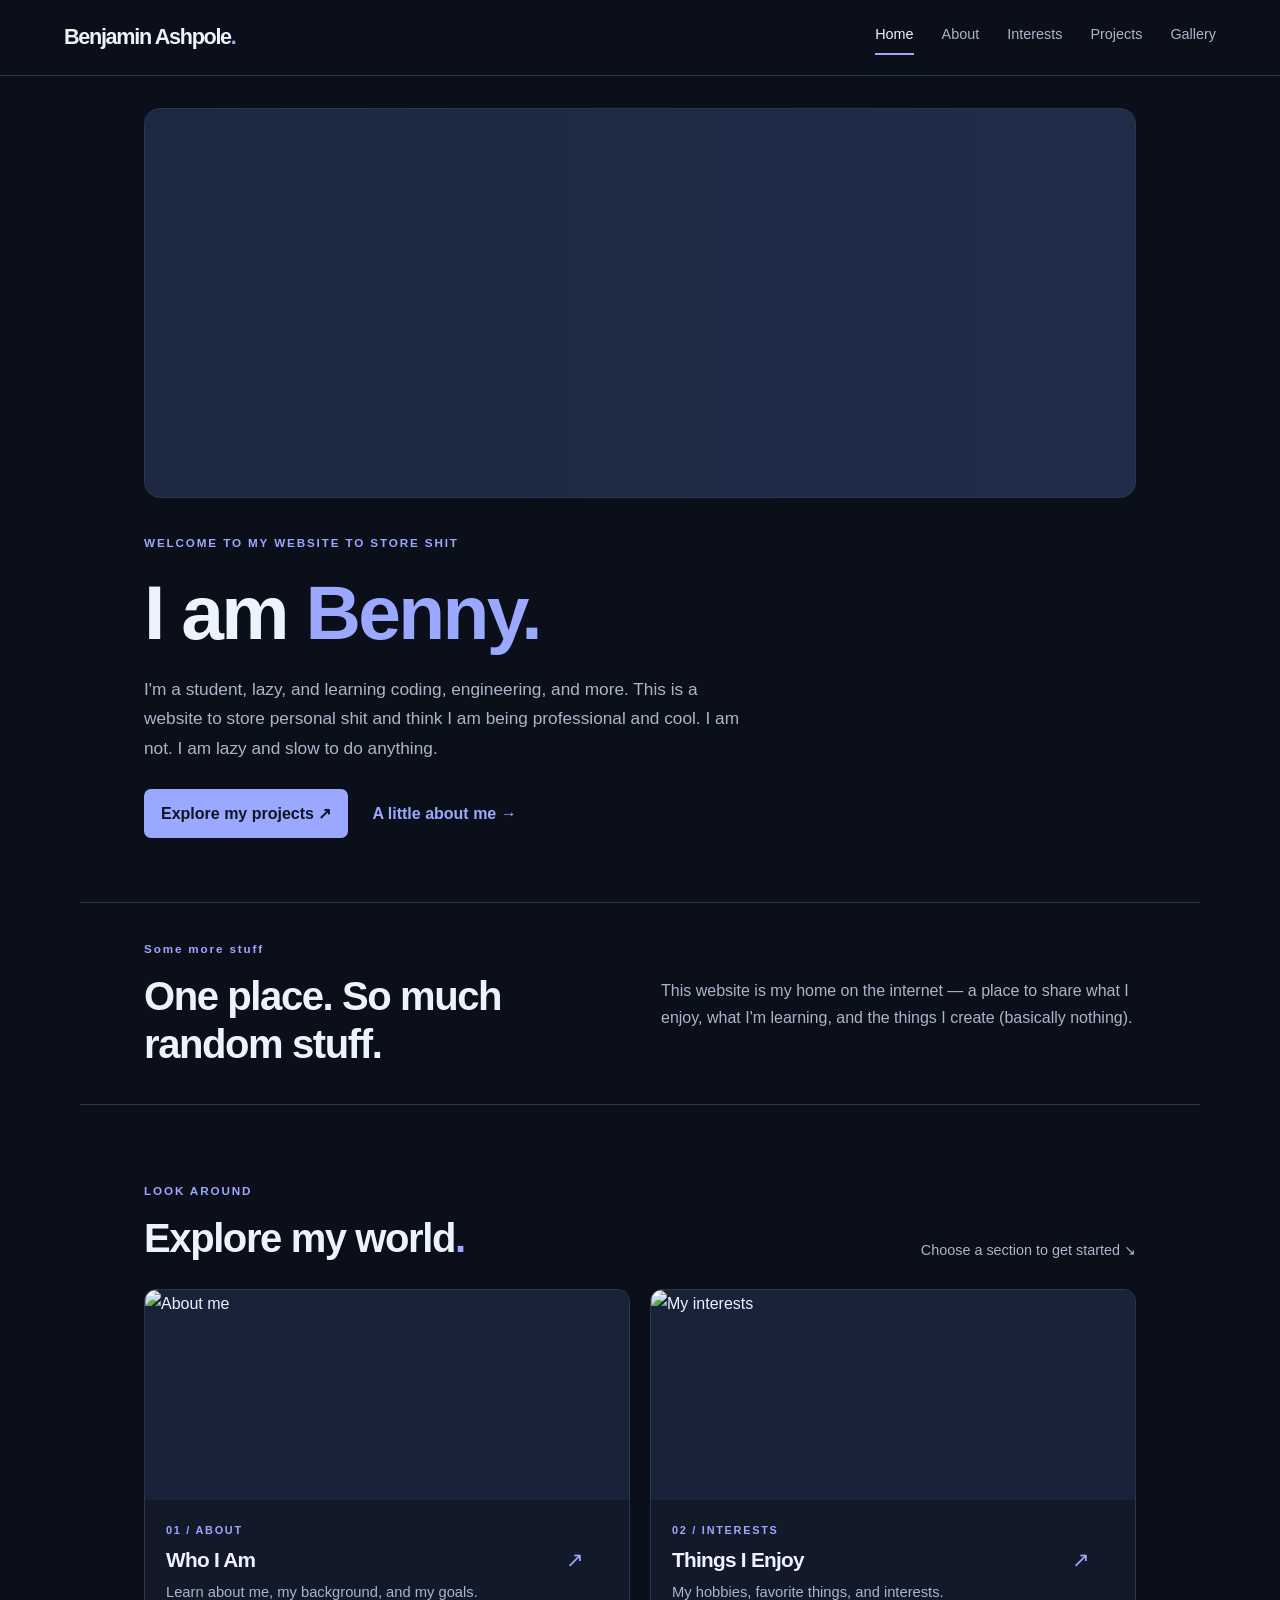
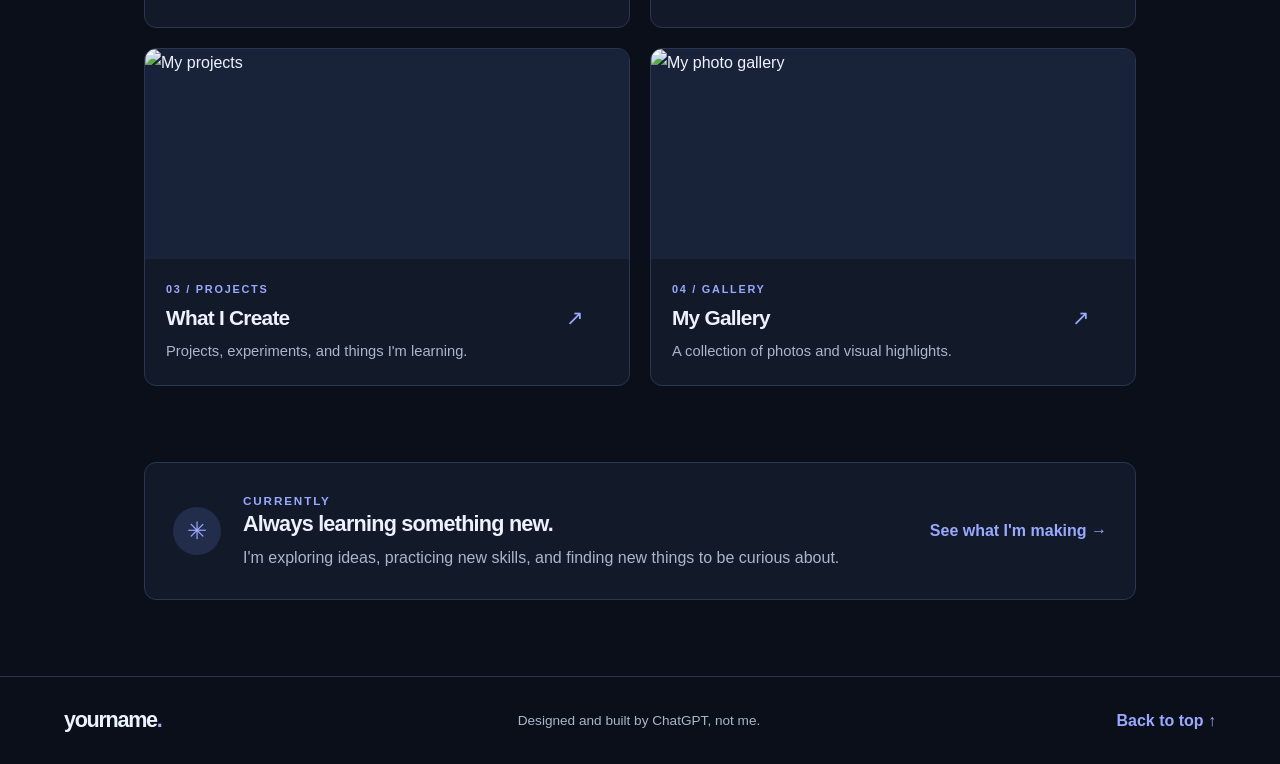
==== commit e28dc08c: "Add files via upload" ====
--- a/index.html
+++ b/index.html
@@ -1,144 +1,141 @@
+<!doctype html>
+<html lang="en">
+  <head>
+    <meta charset="UTF-8" />
+    <meta name="viewport" content="width=device-width, initial-scale=1.0" />
+    <meta
+      name="description"
+      content="My personal website, interests, and projects."
+    />
+    <title>Home | Benjamin Ashpole.</title>
+    <link rel="stylesheet" href="style.css" />
+  </head>
+  <body>
+    <header class="site-header">
+      <a class="logo" href="index.html">Benjamin Ashpole<span>.</span></a>
 
-<!DOCTYPE html>
-<html lang="en">
-<head>
-    <meta charset="UTF-8">
-    <meta name="viewport" content="width=device-width, initial-scale=1.0">
-    <meta name="description" content="My personal website, interests, and projects.">
-    <title>Home | yourname.</title>
-    <link rel="stylesheet" href="style.css">
-</head>
-<body>
-
-    <header class="site-header">
-        <a class="logo" href="index.html">yourname<span>.</span></a>
-
-        <nav class="main-nav">
-            <a class="active" href="index.html">Home</a>
-            <a href="about.html">About</a>
-            <a href="interests.html">Interests</a>
-            <a href="projects.html">Projects</a>
-            <a href="gallery.html">Gallery</a>
-        </nav>
+      <nav class="main-nav">
+        <a class="active" href="index.html">Home</a>
+        <a href="about.html">About</a>
+        <a href="interests.html">Interests</a>
+        <a href="projects.html">Projects</a>
+        <a href="gallery.html">Gallery</a>
+      </nav>
     </header>
 
     <main>
-        <section class="hero">
-            <div class="hero-banner"></div>
+      <section class="hero">
+        <div class="hero-banner"></div>
 
-            <div class="hero-copy">
-                <p class="eyebrow">WELCOME TO MY WEBSITE</p>
+        <div class="hero-copy">
+          <p class="eyebrow">WELCOME TO MY WEBSITE TO STORE SHIT</p>
 
-                <h1>Hey, I'm <span>Your Name.</span></h1>
+          <h1>I am <span>Benny.</span></h1>
 
-                <p class="lead">
-                    I'm a student, creator, and curious person who
-                    enjoys exploring new ideas, learning how things
-                    work, and building things along the way.
-                </p>
+          <p class="lead">
+            I'm a student, lazy, and learning coding, engineering, and more.
+            This is a website to store personal shit and think I am being
+            professional and cool. I am not. I am lazy and slow to do anything.
+          </p>
 
-                <div class="actions">
-                    <a class="button" href="projects.html">
-                        Explore my projects ↗
-                    </a>
+          <div class="actions">
+            <a class="button" href="projects.html"> Explore my projects ↗ </a>
 
-                    <a class="text-link" href="about.html">
-                        A little about me →
-                    </a>
-                </div>
+            <a class="text-link" href="about.html"> A little about me → </a>
+          </div>
+        </div>
+      </section>
+
+      <section class="intro-strip">
+        <div>
+          <p class="eyebrow">Some more stuff</p>
+          <h2>One place. So much random stuff.</h2>
+        </div>
+
+        <p>
+          This website is my home on the internet — a place to share what I
+          enjoy, what I'm learning, and the things I create (basically nothing).
+        </p>
+      </section>
+
+      <section class="section" id="explore">
+        <div class="section-heading">
+          <div>
+            <p class="eyebrow">LOOK AROUND</p>
+            <h2>Explore my world<span>.</span></h2>
+          </div>
+
+          <p class="muted">Choose a section to get started ↘</p>
+        </div>
+
+        <div class="card-grid">
+          <a class="card" href="about.html">
+            <img src="images/about.jpg" alt="About me" />
+            <div class="card-body">
+              <p class="card-kicker">01 / ABOUT</p>
+              <h3>Who I Am <span>↗</span></h3>
+              <p>Learn about me, my background, and my goals.</p>
             </div>
-        </section>
+          </a>
 
-        <section class="intro-strip">
-            <div>
-                <p class="eyebrow">A LITTLE BIT OF EVERYTHING</p>
-                <h2>One place. Many interests.</h2>
+          <a class="card" href="interests.html">
+            <img src="images/interests.jpg" alt="My interests" />
+            <div class="card-body">
+              <p class="card-kicker">02 / INTERESTS</p>
+              <h3>Things I Enjoy <span>↗</span></h3>
+              <p>My hobbies, favorite things, and interests.</p>
             </div>
+          </a>
 
-            <p>
-                This website is my home on the internet — a place
-                to share what I enjoy, what I'm learning, and the
-                things I create. Take a look around.
-            </p>
-        </section>
+          <a class="card" href="projects.html">
+            <img src="images/projects.jpg" alt="My projects" />
+            <div class="card-body">
+              <p class="card-kicker">03 / PROJECTS</p>
+              <h3>What I Create <span>↗</span></h3>
+              <p>Projects, experiments, and things I'm learning.</p>
+            </div>
+          </a>
 
-        <section class="section" id="explore">
-            <div class="section-heading">
-                <div>
-                    <p class="eyebrow">TAKE A LOOK AROUND</p>
-                    <h2>Explore my world<span>.</span></h2>
-                </div>
+          <a class="card" href="gallery.html">
+            <img src="images/gallery.jpg" alt="My photo gallery" />
+            <div class="card-body">
+              <p class="card-kicker">04 / GALLERY</p>
+              <h3>My Gallery <span>↗</span></h3>
+              <p>A collection of photos and visual highlights.</p>
+            </div>
+          </a>
+        </div>
+      </section>
 
-                <p class="muted">Choose a section to get started ↘</p>
-            </div>
+      <section class="currently">
+        <div class="currently-mark">✳</div>
 
-            <div class="card-grid">
+        <div>
+          <p class="eyebrow">CURRENTLY</p>
+          <h2>Always learning something new.</h2>
+          <p class="muted">
+            I'm exploring ideas, practicing new skills, and finding new things
+            to be curious about.
+          </p>
+        </div>
 
-                <a class="card" href="about.html">
-                    <img src="images/about.jpg" alt="About me">
-                    <div class="card-body">
-                        <p class="card-kicker">01 / ABOUT</p>
-                        <h3>Who I Am <span>↗</span></h3>
-                        <p>Learn about me, my background, and my goals.</p>
-                    </div>
-                </a>
-
-                <a class="card" href="interests.html">
-                    <img src="images/interests.jpg" alt="My interests">
-                    <div class="card-body">
-                        <p class="card-kicker">02 / INTERESTS</p>
-                        <h3>Things I Enjoy <span>↗</span></h3>
-                        <p>My hobbies, favorite things, and interests.</p>
-                    </div>
-                </a>
-
-                <a class="card" href="projects.html">
-                    <img src="images/projects.jpg" alt="My projects">
-                    <div class="card-body">
-                        <p class="card-kicker">03 / PROJECTS</p>
-                        <h3>What I Create <span>↗</span></h3>
-                        <p>Projects, experiments, and things I'm learning.</p>
-                    </div>
-                </a>
-
-                <a class="card" href="gallery.html">
-                    <img src="images/gallery.jpg" alt="My photo gallery">
-                    <div class="card-body">
-                        <p class="card-kicker">04 / GALLERY</p>
-                        <h3>My Gallery <span>↗</span></h3>
-                        <p>A collection of photos and visual highlights.</p>
-                    </div>
-                </a>
-
-            </div>
-        </section>
-
-        <section class="currently">
-            <div class="currently-mark">✳</div>
-
-            <div>
-                <p class="eyebrow">CURRENTLY</p>
-                <h2>Always learning something new.</h2>
-                <p class="muted">
-                    I'm exploring ideas, practicing new skills,
-                    and finding new things to be curious about.
-                </p>
-            </div>
-
-            <a class="text-link" href="projects.html">
-                See what I'm making →
-            </a>
-        </section>
+        <a class="text-link" href="projects.html"> See what I'm making → </a>
+      </section>
     </main>
 
     <footer class="site-footer">
-        <a class="logo" href="index.html">yourname<span>.</span></a>
-        <p>Designed and built by me.</p>
-        <a class="text-link" href="#top"
-           onclick="window.scrollTo({top: 0, behavior: 'smooth'}); return false;">
-            Back to top ↑
-        </a>
+      <a class="logo" href="index.html">yourname<span>.</span></a>
+      <p>Designed and built by ChatGPT, not me.</p>
+      <a
+        class="text-link"
+        href="#top"
+        onclick="
+          window.scrollTo({ top: 0, behavior: 'smooth' });
+          return false;
+        "
+      >
+        Back to top ↑
+      </a>
     </footer>
-
-</body>
+  </body>
 </html>
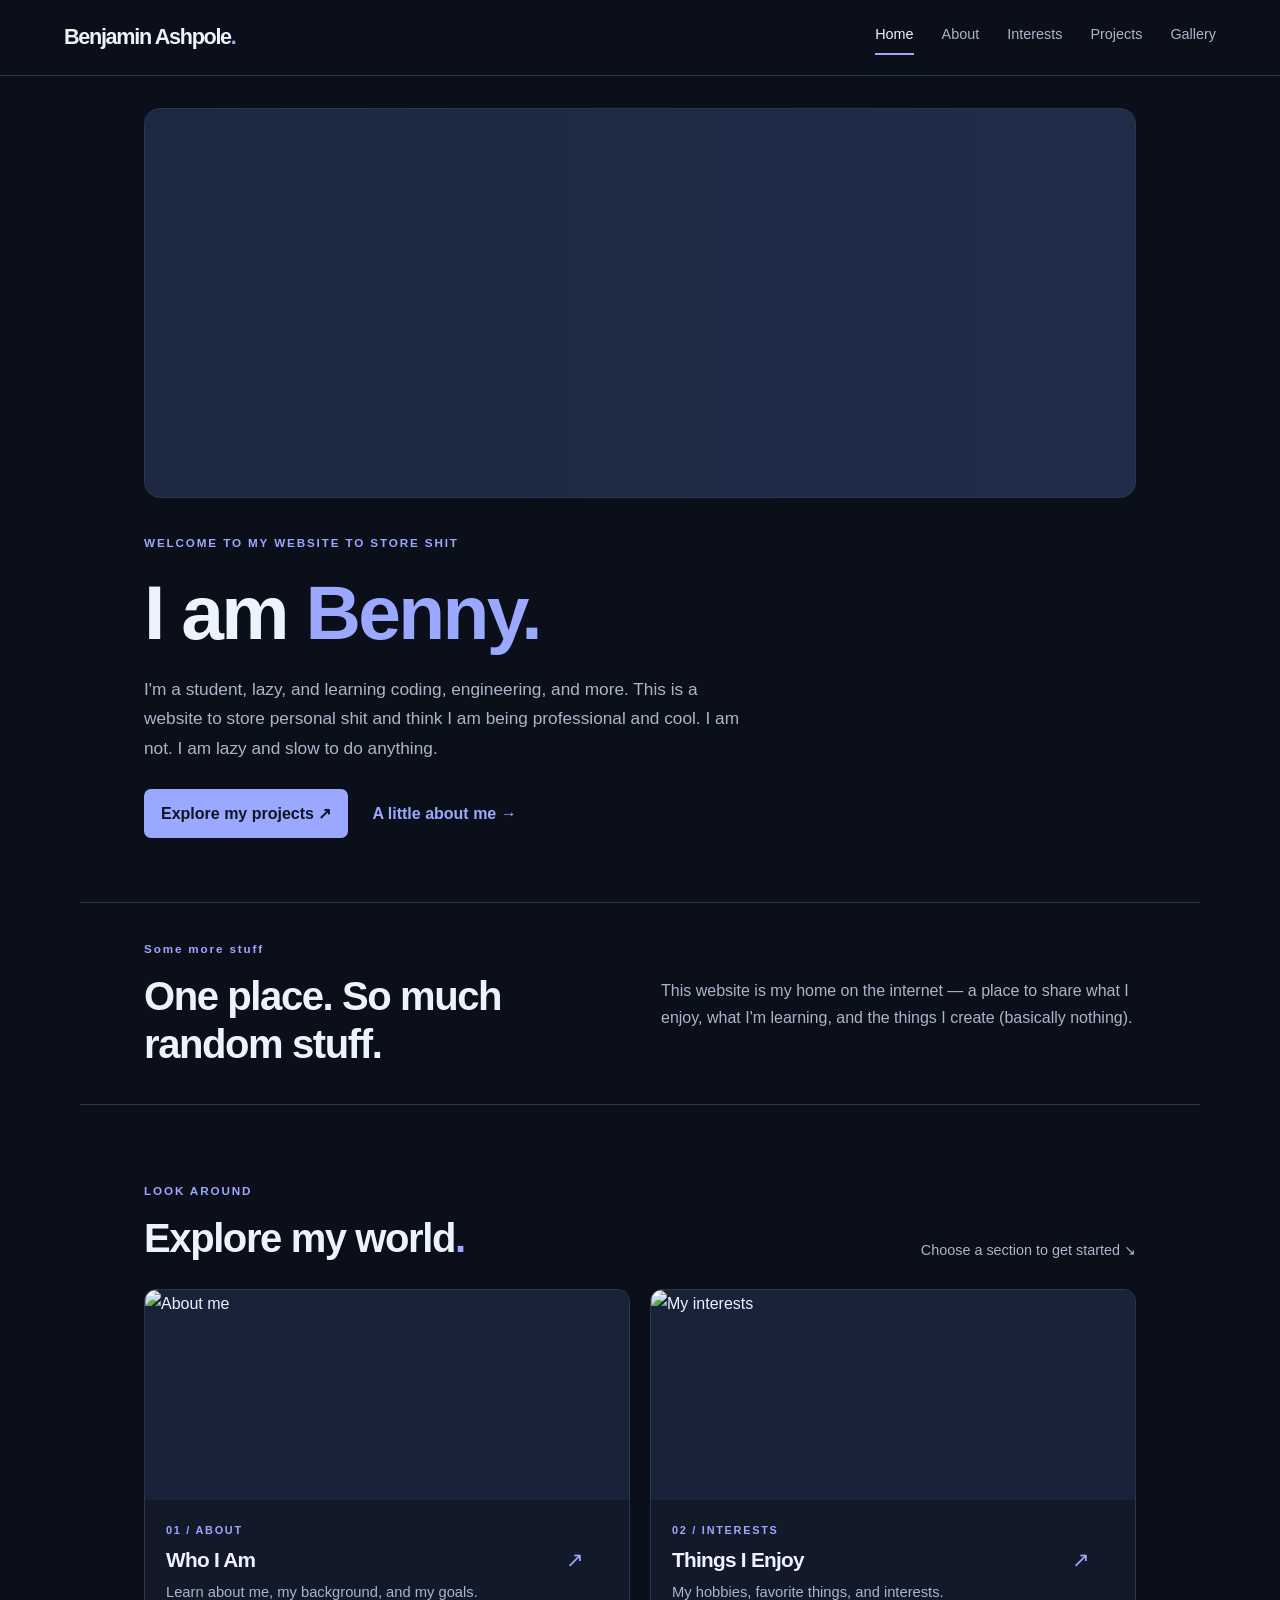
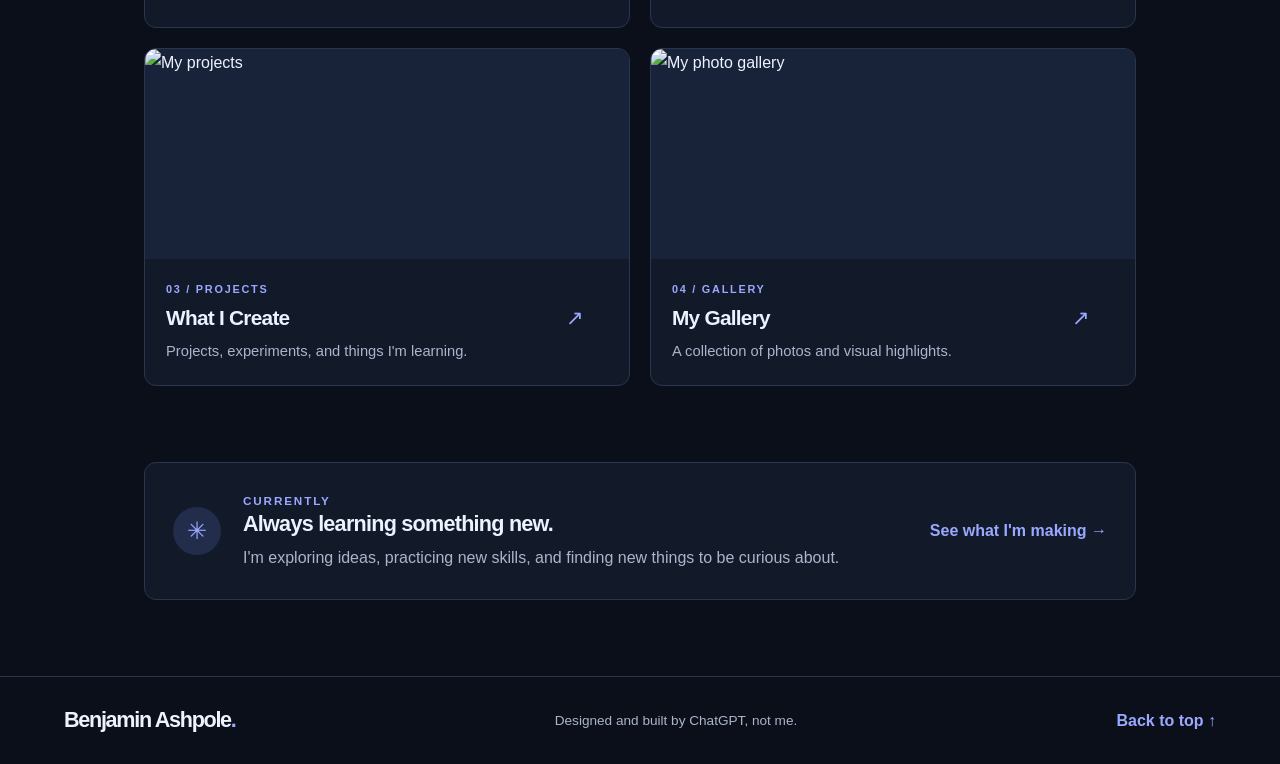
==== commit 75e784cd: "Add files via upload" ====
--- a/index.html
+++ b/index.html
@@ -124,7 +124,7 @@
     </main>
 
     <footer class="site-footer">
-      <a class="logo" href="index.html">yourname<span>.</span></a>
+      <a class="logo" href="index.html">Benjamin Ashpole<span>.</span></a>
       <p>Designed and built by ChatGPT, not me.</p>
       <a
         class="text-link"
